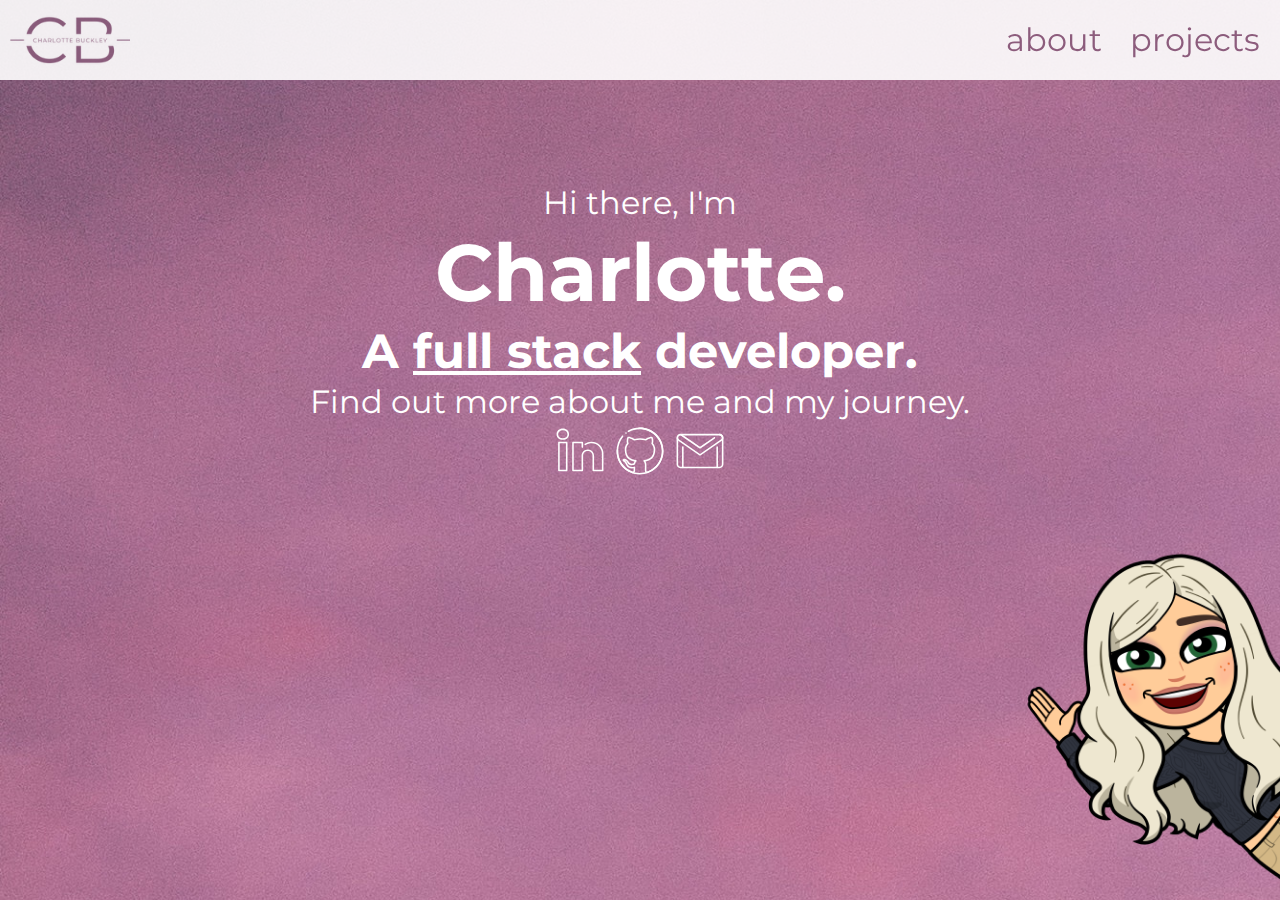
==== index.html @ 402859d8 "desktop styling for all pages" ====
<!DOCTYPE html>
<html lang="en-GB">
<head>
    <title>Charlotte Buckley - Portfolio</title>
    <meta name="viewport" content="width=device-width, initial-scale=1.0">
    <link rel="stylesheet" type="text/css" href="normalize.css">
<!--    <script src="script.js"></script>-->
    <link rel="stylesheet" type ="text/css" href="index.css">
    <link rel="preconnect" href="https://fonts.googleapis.com">
    <link rel="preconnect" href="https://fonts.gstatic.com" crossorigin>
    <link href="https://fonts.googleapis.com/css2?family=Montserrat:wght@100&display=swap" rel="stylesheet">
</head>
<body>
<nav>
    <img class="logo-icon" src="icons/logo-1.png" alt="charlotte buckley logo"/>
    <button id="burger-menu-button">
        <img id="burger-menu-icon" src="icons/burger.svg" alt="nav menu"/>
    </button>
    <ul id="burger-menu" class="hidden">
        <li><a href="about.html">about</a></li>
        <li><a href="projects.html">work</a></li>
    </ul>
    <div class="nav-icons">
        <a href="https://www.linkedin.com/in/charlotte-buckley-93866416a/">
            <img src="icons/linkedin.svg" alt="LinkedIn Icon"/>
        </a>
        <a href="https://github.com/cfbuckley14">
            <img src="icons/github.svg" alt="GitHub Icon"/>
        </a>
        <a href="mailto:cfbuckley14@gmail.com" >
            <img src="icons/mail.svg" alt="Email Icon"/>
        </a>
    </div>
    <div class="nav-links">
        <a href="about.html">about</a>
        <a href="projects.html">projects</a>
    </div>
</nav>
<main>
    <header>
        <div class="header-container">
            <p>Hi there, I'm</p>
            <h1>Charlotte.</h1>
            <div>
                <h2 class="normal-text">A <span>full stack</span> developer.</h2>
                <p>Find out more about me and my journey.</p>
            </div>
            <div class="social-icons">
                <a href="https://www.linkedin.com/in/charlotte-buckley-93866416a/">
                    <img src="icons/linkedin.svg" alt="LinkedIn Icon"/>
                </a>
                <a href="https://github.com/cfbuckley14">
                    <img src="icons/github.svg" alt="GitHub Icon"/>
                </a>
                <a href="mailto:cfbuckley14@gmail.com" >
                    <img src="icons/mail.svg" alt="Email Icon"/>
                </a>
            </div>
            <img class="bitmoji" src="icons/sticker.png" alt="bitmoji of Charlotte"/>
        </div>
        <script src="script.js"></script>
    </header>
</main>
</body>
</html>
---- index.css ----
body {
    font-family: 'Montserrat', sans-serif;
    font-size: 10px;
    background-image: url(background-1.jpg);
    background-repeat: no-repeat;
    background-size: 300%;
    color: white;
}

nav {
    display: flex;
    align-items: center;
    justify-content: space-between;
    font-size: 1rem;
    background-color: white;
    width: 100%;
    height: 70px;
    opacity: 0.9;
}

.logo-icon {
    width: 90px;
    margin-left: 10px;
}

.nav-icons {
    display: none;
}

.nav-links {
    display: none;
}

#burger-menu-icon {
    width: 40px;
    margin-right: 20px;
    margin-top: 5px;
    filter: brightness(0) saturate(100%) invert(42%) sepia(8%) saturate(1942%) hue-rotate(266deg) brightness(89%) contrast(82%);
}

button {
    cursor: pointer;
    border: 0;
    background-color: white;
    height: 100%;
    padding: 0;
}

.hidden {
    display: none;
}

header {
    display: flex;
    justify-content: center;
    align-items: center;
    width: 100%;
    text-align: center;
    margin-top: 100px;
}

.social-icons {
    filter: brightness(0) saturate(100%) invert(100%) sepia(0%) saturate(0%) hue-rotate(244deg) brightness(112%) contrast(101%);
    display: flex;
    gap: 10px;
    margin: 5px;
    justify-content: center;
}

.social-icons a {
    text-decoration: none;
}

.social-icons img {
    width: 30px;
}

.header-container {
    width: 100%;
}

.header-container p {
    margin: 5px;
    font-size: 1.5rem;
}

h1 {
    margin: 5px;
    font-size: 3.5rem;
}

h2 {
    margin: 5px;
    font-size: 1.7rem;
}

span {
    text-decoration: underline;
}

.bitmoji {
    width: 90%;
    position: absolute;
    right: 0;
}

@media screen and (min-width: 400px) {
    body {
        height: 100vh;
    }
    h1 {
        font-size: 5rem;
    }
    h2 {
        font-size: 3rem;
    }
    .header-container p {
        font-size: 2rem;
    }
    .bitmoji {
        position: absolute;
        bottom: 0;
        width: 30%;
    }
    #burger-menu-icon {
        display: none;
    }
    nav {
        height: 80px;
    }
    .logo-icon {
        width: 120px;
    }
    .nav-links {
        display: block;
        font-size: 2rem;
    }
    .nav-links a {
        text-decoration: none;
        color: #8a5b7b;
        margin-right: 20px;
    }
    .social-icons img {
        width: 50px;
    }
    .nav-links a:hover {
        text-shadow: 0 0 5px #8a5b7b;
    }
    .social-icons img:hover {
        filter: drop-shadow(0 0 5px white);
    }
}
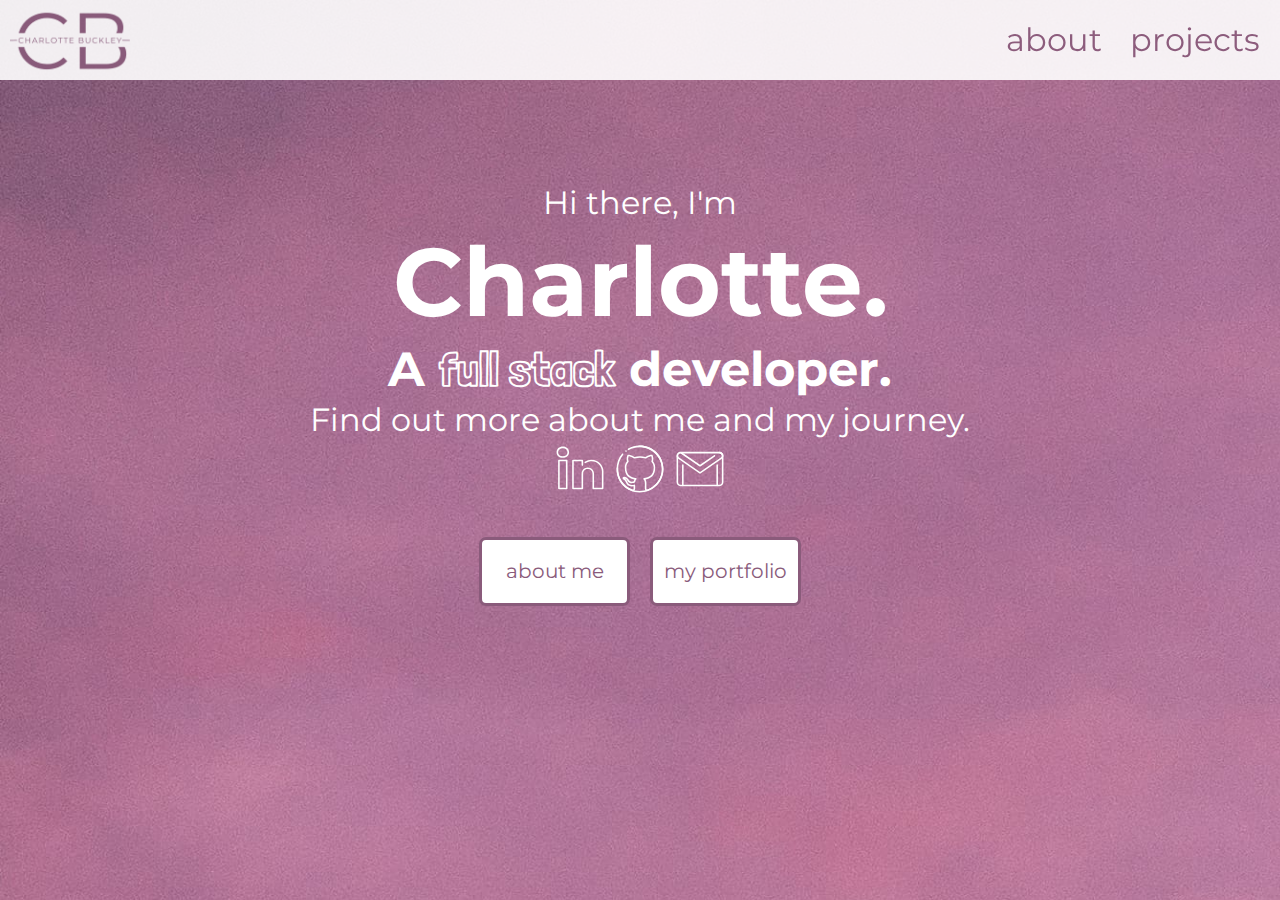
==== commit 76e7c718: "styling tweaks - adding transitions and removing bitmoji" ====
--- a/index.html
+++ b/index.html
@@ -4,22 +4,23 @@
     <title>Charlotte Buckley - Portfolio</title>
     <meta name="viewport" content="width=device-width, initial-scale=1.0">
     <link rel="stylesheet" type="text/css" href="normalize.css">
-<!--    <script src="script.js"></script>-->
-    <link rel="stylesheet" type ="text/css" href="index.css">
+    <link rel="stylesheet" type="text/css" href="index.css">
     <link rel="preconnect" href="https://fonts.googleapis.com">
     <link rel="preconnect" href="https://fonts.gstatic.com" crossorigin>
-    <link href="https://fonts.googleapis.com/css2?family=Montserrat:wght@100&display=swap" rel="stylesheet">
+    <link href="https://fonts.googleapis.com/css2?family=Londrina+Outline&family=Montserrat&display=swap" rel="stylesheet">
 </head>
 <body>
+<section id="overlay" class="nav-menu">
+    <div id="burger-menu" class="burger-menu hidden">
+        <a href="about.html">about</a>
+        <a href="projects.html">projects</a>
+    </div>
+</section>
 <nav>
     <img class="logo-icon" src="icons/logo-1.png" alt="charlotte buckley logo"/>
     <button id="burger-menu-button">
         <img id="burger-menu-icon" src="icons/burger.svg" alt="nav menu"/>
     </button>
-    <ul id="burger-menu" class="hidden">
-        <li><a href="about.html">about</a></li>
-        <li><a href="projects.html">work</a></li>
-    </ul>
     <div class="nav-icons">
         <a href="https://www.linkedin.com/in/charlotte-buckley-93866416a/">
             <img src="icons/linkedin.svg" alt="LinkedIn Icon"/>
@@ -27,7 +28,7 @@
         <a href="https://github.com/cfbuckley14">
             <img src="icons/github.svg" alt="GitHub Icon"/>
         </a>
-        <a href="mailto:cfbuckley14@gmail.com" >
+        <a href="mailto:cfbuckley14@gmail.com">
             <img src="icons/mail.svg" alt="Email Icon"/>
         </a>
     </div>
@@ -37,29 +38,32 @@
     </div>
 </nav>
 <main>
-    <header>
-        <div class="header-container">
-            <p>Hi there, I'm</p>
-            <h1>Charlotte.</h1>
-            <div>
-                <h2 class="normal-text">A <span>full stack</span> developer.</h2>
-                <p>Find out more about me and my journey.</p>
+        <header>
+            <div class="header-container">
+                <p>Hi there, I'm</p>
+                <h1>Charlotte.</h1>
+                <div>
+                    <h2 class="normal-text">A <span>full stack</span> developer.</h2>
+                    <p>Find out more about me and my journey.</p>
+                </div>
+                <div class="social-icons">
+                    <a href="https://www.linkedin.com/in/charlotte-buckley-93866416a/">
+                        <img src="icons/linkedin.svg" alt="LinkedIn Icon"/>
+                    </a>
+                    <a href="https://github.com/cfbuckley14">
+                        <img src="icons/github.svg" alt="GitHub Icon"/>
+                    </a>
+                    <a href="mailto:cfbuckley14@gmail.com">
+                        <img src="icons/mail.svg" alt="Email Icon"/>
+                    </a>
+                </div>
+                <div class="button-container">
+                    <a href="about.html" class="navigation-button">about me</a>
+                    <a href="projects.html" class="navigation-button">my portfolio</a>
+                </div>
             </div>
-            <div class="social-icons">
-                <a href="https://www.linkedin.com/in/charlotte-buckley-93866416a/">
-                    <img src="icons/linkedin.svg" alt="LinkedIn Icon"/>
-                </a>
-                <a href="https://github.com/cfbuckley14">
-                    <img src="icons/github.svg" alt="GitHub Icon"/>
-                </a>
-                <a href="mailto:cfbuckley14@gmail.com" >
-                    <img src="icons/mail.svg" alt="Email Icon"/>
-                </a>
-            </div>
-            <img class="bitmoji" src="icons/sticker.png" alt="bitmoji of Charlotte"/>
-        </div>
-        <script src="script.js"></script>
-    </header>
+            <script src="script.js"></script>
+        </header>
 </main>
 </body>
 </html>
--- a/index.css
+++ b/index.css
@@ -23,6 +23,17 @@
     margin-left: 10px;
 }
 
+.overlay {
+    position: fixed;
+    left: 0;
+    top: 0;
+    z-index: 9999;
+    width: 100%;
+    height: 100%;
+    background-color: #8a5b7b;
+    opacity: 0.8;
+}
+
 .nav-icons {
     display: none;
 }
@@ -36,6 +47,26 @@
     margin-right: 20px;
     margin-top: 5px;
     filter: brightness(0) saturate(100%) invert(42%) sepia(8%) saturate(1942%) hue-rotate(266deg) brightness(89%) contrast(82%);
+}
+
+.nav-menu {
+    background-color: #8a5b7b;
+    width: 100%;
+    font-size: 2rem;
+    position: absolute;
+    top: 70px;
+}
+
+.burger-menu {
+    display: flex;
+    flex-direction: column;
+}
+
+.burger-menu a {
+    text-decoration: none;
+    border-bottom: solid #ffffff;
+    padding: 20px;
+    color: white;
 }
 
 button {
@@ -75,6 +106,26 @@
     width: 30px;
 }
 
+.button-container {
+    margin-top: 30px;
+    display: flex;
+    flex-direction: column;
+    justify-content: center;
+    align-items: center;
+}
+
+.navigation-button {
+    background-color: #ffffff;
+    color: #8a5b7b;
+    font-size: 1.25rem;
+    padding: 20px 10px 20px 10px;
+    border-radius: 7px;
+    border: #8a5b7b 3px solid;
+    margin: 10px;
+    width: 125px;
+    text-decoration: none;
+}
+
 .header-container {
     width: 100%;
 }
@@ -95,7 +146,7 @@
 }
 
 span {
-    text-decoration: underline;
+    font-family: 'Londrina Outline', cursive;
 }
 
 .bitmoji {
@@ -109,7 +160,7 @@
         height: 100vh;
     }
     h1 {
-        font-size: 5rem;
+        font-size: 6rem;
     }
     h2 {
         font-size: 3rem;
@@ -139,9 +190,18 @@
         text-decoration: none;
         color: #8a5b7b;
         margin-right: 20px;
+        transition: all 0.3s ease-in-out;
+        height: 100%;
     }
     .social-icons img {
         width: 50px;
+        transition: all 0.2s ease-in-out;
+    }
+    .button-container {
+        flex-direction: row;
+    }
+    .navigation-button {
+        transition: 0.3s ease-in-out;
     }
     .nav-links a:hover {
         text-shadow: 0 0 5px #8a5b7b;
@@ -149,4 +209,10 @@
     .social-icons img:hover {
         filter: drop-shadow(0 0 5px white);
     }
+    .navigation-button:hover {
+        box-shadow: #ffffff99 2px 3px;
+        background-color: #8a5b7b;
+        color: white;
+        animation: none;
+    }
 }